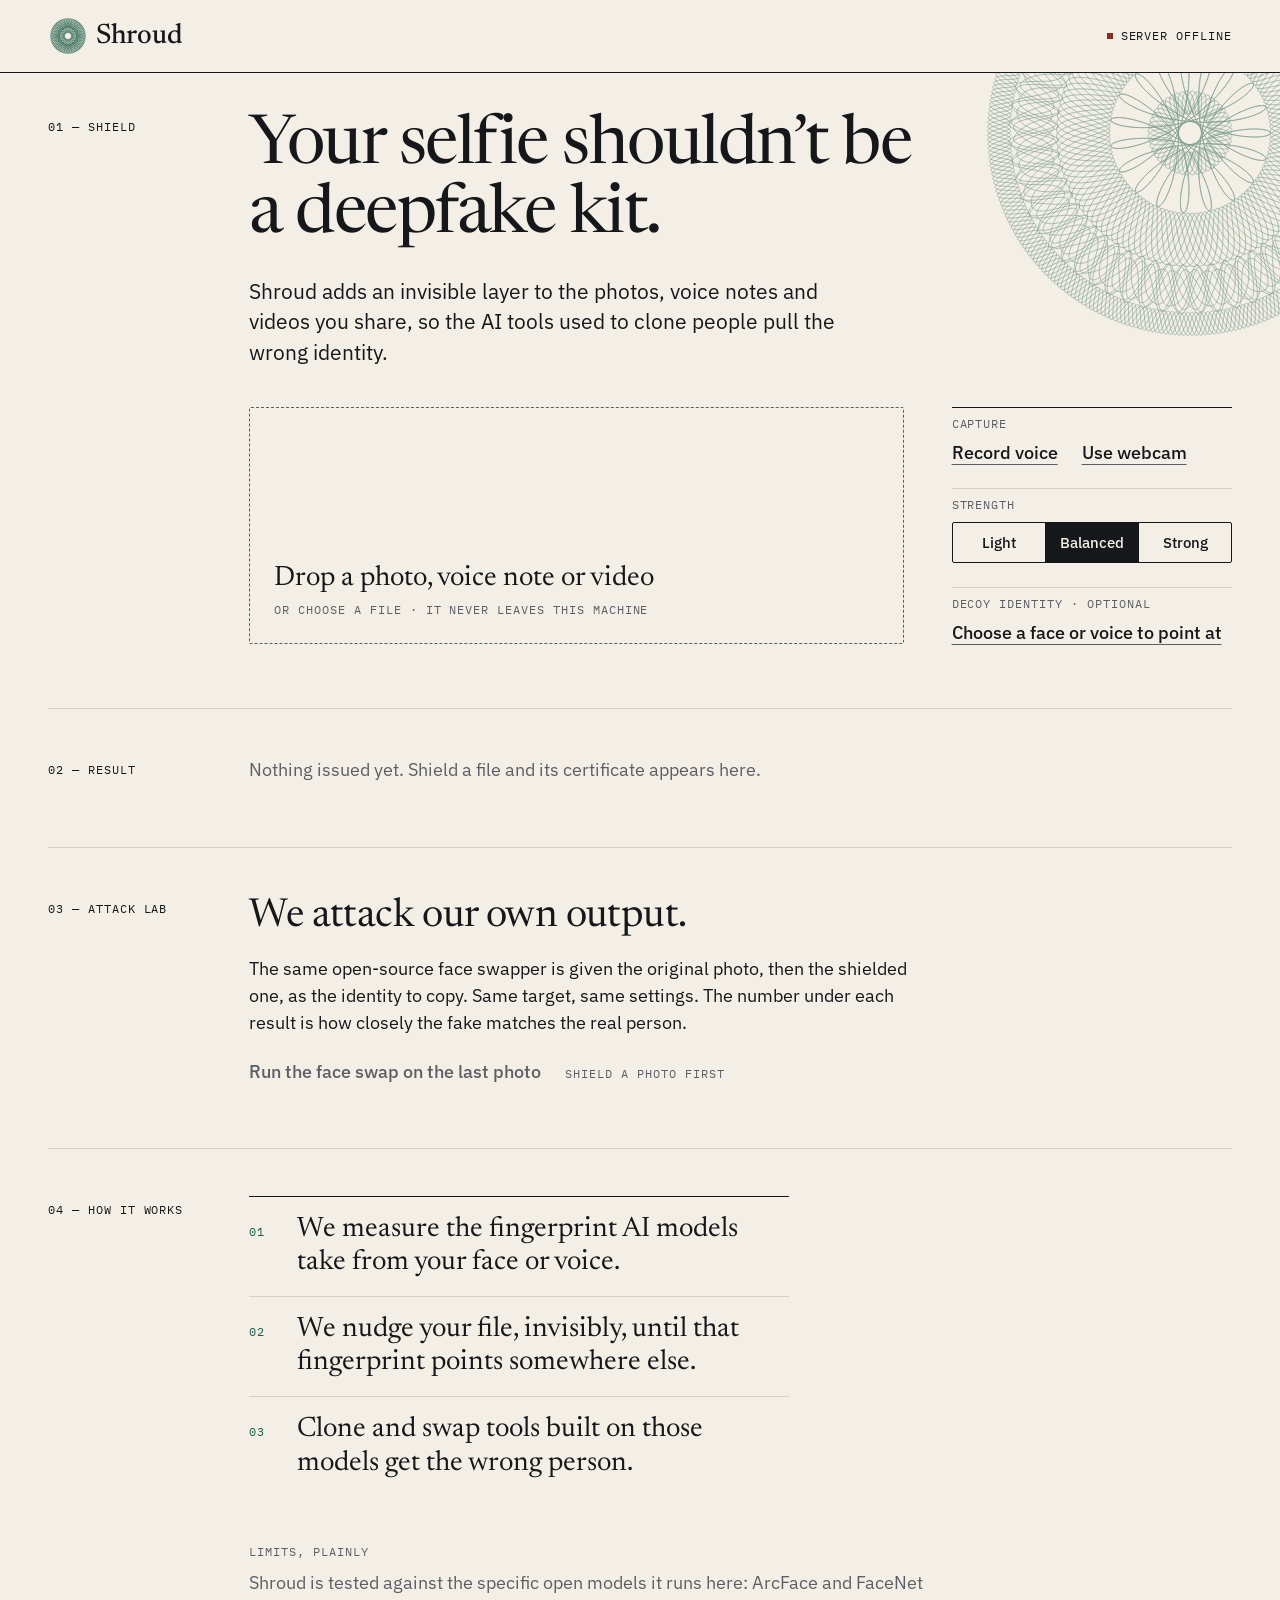
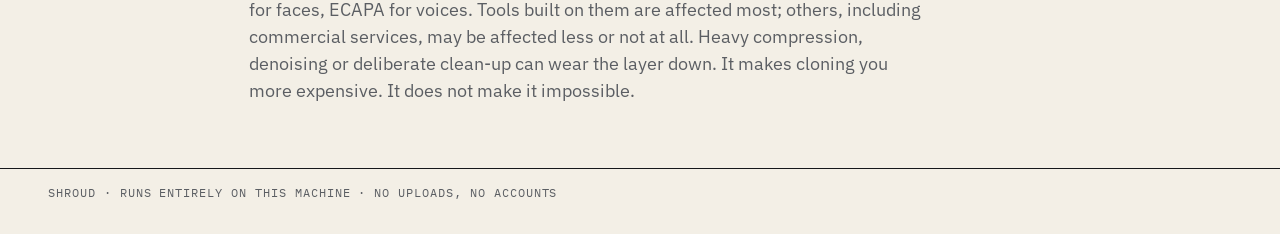
==== frontend/index.html @ ccbb41be "Frontend, mock server, real backend skeleton" ====
<!doctype html>
<html lang="en">
<head>
<meta charset="utf-8">
<meta name="viewport" content="width=device-width, initial-scale=1">
<title>Shroud — protection against deepfakes</title>
<link rel="stylesheet" href="style.css">
</head>
<body>

<div id="mock-banner" class="mock-banner" hidden>Mock data — every number on this page is simulated</div>

<header class="mast wrap">
  <a class="brand" href="#shield" aria-label="Shroud">
    <svg id="mark" class="mark" viewBox="-20 -20 40 40" aria-hidden="true"></svg>
    <span class="wordmark">Shroud</span>
  </a>
  <p id="status" class="label status">Local · connecting</p>
</header>

<main>

<section id="shield" class="sec sec-hero wrap">
  <svg id="hero-rosette" class="hero-rosette" viewBox="-110 -110 220 220" aria-hidden="true"></svg>
  <p class="label sec-no">01 — Shield</p>
  <div class="sec-body">
    <h1>Your selfie shouldn&rsquo;t be a&nbsp;deepfake&nbsp;kit.</h1>
    <p class="lede">Shroud adds an invisible layer to the photos, voice notes and videos you share, so the AI tools used to clone people pull the wrong identity.</p>

    <div id="intake" class="intake">
      <label id="drop" class="drop" tabindex="0">
        <input id="file" type="file" accept="image/*,audio/*,video/*" hidden>
        <span class="drop-title">Drop a photo, voice note or video</span>
        <span class="label drop-hint">or choose a file · it never leaves this machine</span>
      </label>

      <div class="controls">
        <div class="field">
          <span class="label">Capture</span>
          <div class="text-actions">
            <button id="btn-record" class="text-btn" type="button">Record voice</button>
            <button id="btn-webcam" class="text-btn" type="button">Use webcam</button>
          </div>
        </div>
        <div class="field">
          <span class="label" id="strength-label">Strength</span>
          <div class="seg" role="radiogroup" aria-labelledby="strength-label">
            <button type="button" role="radio" aria-checked="false" data-strength="light">Light</button>
            <button type="button" role="radio" aria-checked="true" data-strength="balanced">Balanced</button>
            <button type="button" role="radio" aria-checked="false" data-strength="strong">Strong</button>
          </div>
        </div>
        <div class="field">
          <span class="label">Decoy identity · optional</span>
          <div class="text-actions">
            <label class="text-btn"><input id="decoy" type="file" accept="image/*,audio/*" hidden><span id="decoy-name">Choose a face or voice to point at</span></label>
            <button id="decoy-clear" class="text-btn quiet" type="button" hidden>Remove</button>
          </div>
        </div>
      </div>
    </div>

    <div id="webcam" class="webcam" hidden>
      <video id="webcam-video" autoplay playsinline muted></video>
      <div class="text-actions">
        <button id="webcam-snap" class="text-btn" type="button">Take photo</button>
        <button id="webcam-cancel" class="text-btn quiet" type="button">Cancel</button>
      </div>
    </div>

    <div id="stage" class="stage" hidden>
      <div class="stage-media">
        <div id="stage-preview" class="stage-preview"></div>
        <svg id="stage-guilloche" class="stage-guilloche" viewBox="-100 -100 200 200" preserveAspectRatio="xMidYMid meet" aria-hidden="true"></svg>
      </div>
      <div class="readout" aria-live="polite">
        <span class="label" id="ro-phase">Preparing</span>
        <p class="ro-num"><span id="ro-sim">—</span></p>
        <span class="label">Identity match, live</span>
        <dl class="ro-lines">
          <div><dt>Match</dt><dd id="ro-trail">—</dd></div>
          <div><dt>Step</dt><dd id="ro-step">—</dd></div>
          <div><dt>Threshold</dt><dd id="ro-thr">—</dd></div>
          <div><dt>Elapsed</dt><dd id="ro-elapsed">0.0 s</dd></div>
        </dl>
      </div>
    </div>

    <div id="error" class="error" hidden>
      <p id="error-text"></p>
      <button id="error-retry" class="text-btn" type="button">Try another file</button>
    </div>
  </div>
</section>

<section id="result" class="sec wrap">
  <p class="label sec-no">02 — Result</p>
  <div class="sec-body">
    <p id="result-empty" class="empty">Nothing issued yet. Shield a file and its certificate appears here.</p>

    <article id="cert" class="cert" hidden>
      <svg id="cert-border" class="cert-border" aria-hidden="true"></svg>
      <div class="cert-inner">
        <header class="cert-head">
          <div>
            <p class="label">Shroud · issued locally</p>
            <h2>Certificate of protection</h2>
          </div>
          <dl class="cert-meta">
            <div><dt>Serial</dt><dd id="c-serial">No. 000000</dd></div>
            <div><dt>Issued</dt><dd id="c-date">—</dd></div>
            <div><dt>Subject</dt><dd id="c-kind">—</dd></div>
            <div><dt>Strength</dt><dd id="c-strength">—</dd></div>
          </dl>
        </header>

        <div class="cert-grid">
          <div class="cert-media">
            <div id="compare" class="compare" hidden>
              <div id="compare-after" class="compare-layer"></div>
              <div id="compare-before" class="compare-layer compare-top"></div>
              <canvas id="shield-canvas" class="shield-canvas" hidden></canvas>
              <div id="compare-handle" class="compare-handle" role="slider" tabindex="0" aria-label="Before and after" aria-valuemin="0" aria-valuemax="100" aria-valuenow="50"><span></span></div>
              <span class="label tag tag-l">Original</span>
              <span class="label tag tag-r">Shielded</span>
            </div>
            <div id="media-actions" class="text-actions media-actions" hidden>
              <button id="btn-shield-view" class="text-btn" type="button" aria-pressed="false">Show the shield</button>
              <button id="btn-video-play" class="text-btn" type="button" hidden>Pause</button>
              <span class="label" id="shield-note" hidden>Difference × 20, printed in green</span>
            </div>

            <div id="waves" class="waves" hidden>
              <div class="wave-row">
                <div class="wave-head"><span class="label">Original</span><button class="text-btn" type="button" data-play="orig">Play</button></div>
                <canvas id="wave-orig" class="wave"></canvas>
              </div>
              <div class="wave-row">
                <div class="wave-head"><span class="label">Shielded</span><button class="text-btn" type="button" data-play="prot">Play</button></div>
                <canvas id="wave-prot" class="wave"></canvas>
              </div>
              <audio id="audio-orig" preload="auto"></audio>
              <audio id="audio-prot" preload="auto"></audio>
            </div>

            <figure id="spark" class="spark" hidden>
              <figcaption class="label">Identity match per frame · measured on the encoded file</figcaption>
              <svg id="spark-svg" viewBox="0 0 600 96" preserveAspectRatio="none"></svg>
              <div class="spark-axis label"><span>Frame 1</span><span id="spark-thr">Threshold</span><span id="spark-last">—</span></div>
            </figure>
          </div>

          <div class="cert-fields">
            <div class="match">
              <div class="match-cell">
                <span class="label">Match before</span>
                <span id="c-before" class="numeral">—</span>
              </div>
              <div class="match-cell">
                <span class="label">Match after</span>
                <span id="c-after" class="numeral numeral-after">—</span>
              </div>
            </div>

            <div class="scale" aria-hidden="true">
              <div class="scale-zones label"><span id="scale-else">someone else</span><span id="scale-same">same person</span></div>
              <div class="scale-bar">
                <i id="scale-thr" class="scale-thr"></i>
                <i id="scale-before" class="scale-mark scale-mark-before"></i>
                <i id="scale-after" class="scale-mark scale-mark-after"></i>
              </div>
              <div class="scale-ends label"><span>0</span><span>1</span></div>
            </div>

            <p id="verdict" class="verdict"></p>

            <dl id="c-fields" class="fields"></dl>

            <div class="cert-actions">
              <a id="download" class="btn" download>Download shielded file</a>
              <button id="again" class="text-btn" type="button">Shield another</button>
              <div id="stamp" class="stamp" aria-hidden="true"><span>Shielded</span></div>
            </div>
            <ul id="c-warnings" class="warnings label"></ul>
          </div>
        </div>
      </div>
    </article>
  </div>
</section>

<section id="lab" class="sec wrap">
  <p class="label sec-no">03 — Attack lab</p>
  <div class="sec-body">
    <h2>We attack our own output.</h2>
    <p class="body-copy">The same open-source face swapper is given the original photo, then the shielded one, as the identity to copy. Same target, same settings. The number under each result is how closely the fake matches the real person.</p>
    <div class="text-actions lab-actions">
      <button id="lab-run" class="text-btn" type="button" disabled>Run the face swap on the last photo</button>
      <span id="lab-note" class="label">Shield a photo first</span>
    </div>
    <div id="lab-out" class="lab-out" hidden>
      <figure><div class="lab-img"><img id="lab-target" alt="Target face"></div><figcaption class="label">Target<br><b>the face being replaced</b></figcaption></figure>
      <figure><div class="lab-img"><img id="lab-a" alt="Deepfake made from the original photo"></div><figcaption class="label">Deepfake from original<br><b id="lab-a-sim">—</b></figcaption></figure>
      <figure><div class="lab-img"><img id="lab-b" alt="Deepfake made from the shielded photo"></div><figcaption class="label">Deepfake from shielded<br><b id="lab-b-sim">—</b></figcaption></figure>
    </div>
  </div>
</section>

<section id="how" class="sec wrap">
  <p class="label sec-no">04 — How it works</p>
  <div class="sec-body">
    <ol class="how">
      <li><span class="label">01</span><p>We measure the fingerprint AI models take from your face or voice.</p></li>
      <li><span class="label">02</span><p>We nudge your file, invisibly, until that fingerprint points somewhere else.</p></li>
      <li><span class="label">03</span><p>Clone and swap tools built on those models get the wrong person.</p></li>
    </ol>
    <div class="limits">
      <span class="label">Limits, plainly</span>
      <p>Shroud is tested against the specific open models it runs here: ArcFace and FaceNet for faces, ECAPA for voices. Tools built on them are affected most; others, including commercial services, may be affected less or not at all. Heavy compression, denoising or deliberate clean-up can wear the layer down. It makes cloning you more expensive. It does not make it impossible.</p>
    </div>
  </div>
</section>

</main>

<footer class="foot wrap">
  <span class="label">Shroud · runs entirely on this machine · no uploads, no accounts</span>
  <span class="label" id="foot-models"></span>
</footer>

<script src="guilloche.js"></script>
<script src="app.js"></script>
</body>
</html>
---- frontend/style.css ----
/* Shroud — "security printing": paper, ink, hairlines, one green. Hand-written, no framework. */

@font-face { font-family: "Newsreader"; src: url("fonts/newsreader-normal-300-700.woff2") format("woff2"); font-weight: 300 700; font-style: normal; font-display: swap; }
@font-face { font-family: "Newsreader"; src: url("fonts/newsreader-italic-300-700.woff2") format("woff2"); font-weight: 300 700; font-style: italic; font-display: swap; }
@font-face { font-family: "Plex Sans"; src: url("fonts/plex-sans-normal-400.woff2") format("woff2"); font-weight: 400; font-display: swap; }
@font-face { font-family: "Plex Sans"; src: url("fonts/plex-sans-normal-500.woff2") format("woff2"); font-weight: 500; font-display: swap; }
@font-face { font-family: "Plex Sans"; src: url("fonts/plex-sans-normal-600.woff2") format("woff2"); font-weight: 600; font-display: swap; }
@font-face { font-family: "Plex Mono"; src: url("fonts/plex-mono-normal-400.woff2") format("woff2"); font-weight: 400; font-display: swap; }
@font-face { font-family: "Plex Mono"; src: url("fonts/plex-mono-normal-500.woff2") format("woff2"); font-weight: 500; font-display: swap; }

:root {
  /* palette — these six and nothing else */
  --paper: #F3EFE6;
  --ink: #15171A;
  --graphite: #5B5E63;
  --rule: #D8D2C4;
  --green: #1E5C47;
  --oxblood: #8A2B22;

  --serif: "Newsreader", "Iowan Old Style", Georgia, serif;
  --sans: "Plex Sans", "Helvetica Neue", Arial, sans-serif;
  --mono: "Plex Mono", ui-monospace, Menlo, monospace;

  /* type scale */
  --t-label: 12px;
  --t-small: 15px;
  --t-body: 18px;
  --t-lede: 21px;
  --t-h3: 28px;
  --t-h2: 40px;
  --t-h1: 68px;
  --t-num: 88px;

  /* 8px spacing scale */
  --s1: 8px; --s2: 16px; --s3: 24px; --s4: 32px; --s5: 40px; --s6: 48px; --s8: 64px; --s12: 96px;

  --ease: cubic-bezier(.2, .7, .2, 1);
}

* { box-sizing: border-box; }
html { scroll-behavior: smooth; -webkit-text-size-adjust: 100%; }
body {
  margin: 0; background: var(--paper); color: var(--ink);
  font: 400 var(--t-body)/1.5 var(--sans);
  -webkit-font-smoothing: antialiased; text-rendering: optimizeLegibility;
}
h1, h2, p, dl, dd, ol, ul, figure { margin: 0; padding: 0; }
ol, ul { list-style: none; }
img, video, canvas, svg { display: block; }
button { font: inherit; color: inherit; background: none; border: 0; padding: 0; cursor: pointer; }
[hidden] { display: none !important; }
:focus-visible { outline: 1px solid var(--green); outline-offset: 3px; }
::selection { background: var(--green); color: var(--paper); }

.label, dt {
  font: 400 var(--t-label)/1.4 var(--mono); letter-spacing: .08em; text-transform: uppercase;
  color: var(--graphite); font-variant-numeric: tabular-nums;
}
dd, .mono { font: 400 var(--t-small)/1.4 var(--mono); font-variant-numeric: tabular-nums; }

.wrap { max-width: 1360px; margin: 0 auto; padding-left: var(--s6); padding-right: var(--s6); }

/* ——— mock banner ——— */
.mock-banner {
  background: var(--ink); color: var(--paper); text-align: left;
  font: 500 var(--t-label)/1 var(--mono); letter-spacing: .08em; text-transform: uppercase;
  padding: var(--s1) var(--s6); position: sticky; top: 0; z-index: 10;
}

/* ——— masthead ——— */
.mast { display: flex; justify-content: space-between; align-items: center; padding-top: var(--s2); padding-bottom: var(--s2); border-bottom: 1px solid var(--ink); }
.brand { display: flex; align-items: center; gap: var(--s1); color: inherit; text-decoration: none; }
.mark { width: 40px; height: 40px; }
.wordmark { font: 500 var(--t-h3)/1 var(--serif); letter-spacing: -.01em; }
.status { color: var(--ink); }
.status::before { content: ""; display: inline-block; width: 6px; height: 6px; background: var(--green); margin-right: var(--s1); vertical-align: 1px; }
.status.down::before { background: var(--oxblood); }

/* guilloché strokes */
.g { fill: none; stroke: var(--green); stroke-width: .6px; vector-effect: non-scaling-stroke; }

/* ——— sections: mono number in a left rail, content to its right ——— */
.sec { display: grid; grid-template-columns: repeat(12, minmax(0, 1fr)); column-gap: var(--s3); padding-top: var(--s6); padding-bottom: var(--s8); position: relative; }
.sec + .sec::before { content: ""; position: absolute; left: var(--s6); right: var(--s6); top: 0; border-top: 1px solid var(--rule); }
.sec-no { grid-column: 1 / span 2; padding-top: 6px; color: var(--ink); }
.sec-body { grid-column: 3 / -1; min-width: 0; }

h1 { font: 400 var(--t-h1)/1.02 var(--serif); letter-spacing: -.022em; max-width: 13em; }
h2 { font: 400 var(--t-h2)/1.1 var(--serif); letter-spacing: -.015em; }
.lede { font-size: var(--t-lede); line-height: 1.45; max-width: 30em; margin-top: var(--s3); color: var(--ink); }
.body-copy { max-width: 38em; margin-top: var(--s2); }
.empty { color: var(--graphite); }

/* ——— hero ——— */
.sec-hero { padding-top: var(--s5); overflow: hidden; }
.hero-rosette { position: absolute; width: 420px; height: 420px; right: -120px; top: -150px; opacity: .55; pointer-events: none; }
.sec-hero .sec-body { position: relative; }

.intake { display: grid; grid-template-columns: 7fr 3fr; column-gap: var(--s6); margin-top: var(--s5); align-items: stretch; }
.drop {
  display: flex; flex-direction: column; justify-content: flex-end; gap: var(--s1);
  min-height: 208px; padding: var(--s3); cursor: pointer;
  border: 1px dashed var(--graphite); border-radius: 2px;
  background: var(--paper);
  transition: border-color 200ms var(--ease), background-color 200ms var(--ease);
}
.drop-title { font: 400 var(--t-h3)/1.15 var(--serif); }
.drop:hover, .drop.over, .drop:focus-visible { border-color: var(--green); border-style: solid; }
.drop.over .drop-title { color: var(--green); }

.controls { display: flex; flex-direction: column; justify-content: space-between; gap: var(--s3); }
.field { display: flex; flex-direction: column; gap: var(--s1); border-top: 1px solid var(--rule); padding-top: var(--s1); }
.field:first-child { border-top-color: var(--ink); }
.text-actions { display: flex; flex-wrap: wrap; gap: var(--s1) var(--s3); align-items: baseline; }
.text-btn {
  font: 500 var(--t-body)/1.3 var(--sans); color: var(--ink); cursor: pointer; text-align: left;
  text-decoration: underline; text-decoration-thickness: 1px; text-underline-offset: 5px; text-decoration-color: var(--graphite);
  transition: color 150ms var(--ease), text-decoration-color 150ms var(--ease);
}
.text-btn:hover { color: var(--green); text-decoration-color: var(--green); }
.text-btn.quiet { color: var(--graphite); font-weight: 400; }
.text-btn[disabled] { color: var(--graphite); text-decoration: none; cursor: default; }
.text-btn.live { color: var(--green); text-decoration-color: var(--green); }
.text-btn[aria-pressed="true"] { color: var(--green); text-decoration-color: var(--green); }

.seg { display: grid; grid-template-columns: repeat(3, 1fr); border: 1px solid var(--ink); border-radius: 2px; }
.seg button { font: 500 var(--t-small)/1 var(--sans); padding: 12px var(--s1); transition: background-color 150ms var(--ease), color 150ms var(--ease); }
.seg button + button { border-left: 1px solid var(--ink); }
.seg button[aria-checked="true"] { background: var(--ink); color: var(--paper); }
.seg button:not([aria-checked="true"]):hover { color: var(--green); }

.webcam { margin-top: var(--s4); display: grid; gap: var(--s2); max-width: 560px; }
.webcam video { width: 100%; border: 1px solid var(--ink); transform: scaleX(-1); }

/* ——— shielding in progress ——— */
.stage { display: grid; grid-template-columns: 7fr 3fr; column-gap: var(--s6); margin-top: var(--s5); align-items: stretch; }
.stage-media { position: relative; height: 384px; border: 1px solid var(--ink); overflow: hidden; background: var(--paper); }
.stage-preview { position: absolute; inset: 0; opacity: .5; filter: grayscale(1) contrast(1.05); }
.stage-preview img, .stage-preview video, .stage-preview canvas { width: 100%; height: 100%; object-fit: contain; }
.stage-guilloche { position: absolute; inset: 0; width: 100%; height: 100%; }
.stage-guilloche .g { stroke-width: .75px; stroke-dasharray: 1; stroke-dashoffset: 1; transition: stroke-dashoffset 320ms linear; }

.readout { display: flex; flex-direction: column; border-top: 1px solid var(--ink); padding-top: var(--s1); }
.ro-num { font: 400 var(--t-num)/1 var(--serif); letter-spacing: -.03em; font-variant-numeric: tabular-nums lining-nums; margin-top: var(--s3); color: var(--ink); transition: color 300ms var(--ease); }
.ro-num.below { color: var(--green); }
.ro-lines { margin-top: auto; }
.ro-lines div, .fields div, .cert-meta div { display: flex; justify-content: space-between; gap: var(--s2); padding: var(--s1) 0; border-top: 1px solid var(--rule); align-items: baseline; }
.ro-lines dd { text-align: right; }

.error { margin-top: var(--s5); border-top: 1px solid var(--oxblood); padding-top: var(--s2); display: grid; gap: var(--s2); max-width: 34em; }
.error p { color: var(--oxblood); font-size: var(--t-lede); }

/* ——— certificate ——— */
.cert { position: relative; padding: 22px; margin-top: var(--s1); }
.cert-border { position: absolute; inset: 0; width: 100%; height: 100%; pointer-events: none; }
.cert-inner { position: relative; border: 1px solid var(--ink); padding: var(--s4); background: var(--paper); }
.cert-head { display: grid; grid-template-columns: 7fr 5fr; column-gap: var(--s6); align-items: end; padding-bottom: var(--s3); border-bottom: 1px solid var(--ink); }
.cert-head h2 { margin-top: var(--s1); }
.cert-meta { display: grid; grid-template-columns: 1fr 1fr; column-gap: var(--s3); }
.cert-meta div { flex-direction: column; gap: 2px; border-top: 0; padding: 4px 0; }

.cert-grid { display: grid; grid-template-columns: 7fr 5fr; column-gap: var(--s6); padding-top: var(--s4); }
.cert-media { min-width: 0; }

.compare { position: relative; overflow: hidden; border: 1px solid var(--ink); user-select: none; touch-action: pan-y; cursor: ew-resize; line-height: 0; --split: 50%; }
.compare-layer img, .compare-layer video { width: 100%; height: auto; max-height: 560px; object-fit: contain; background: var(--paper); }
.compare-top { position: absolute; inset: 0; clip-path: inset(0 calc(100% - var(--split)) 0 0); }
.compare-top img, .compare-top video { height: 100%; }
.shield-canvas { position: absolute; inset: 0; width: 100%; height: 100%; object-fit: contain; background: var(--paper); }
.compare-handle { position: absolute; top: 0; bottom: 0; left: var(--split); width: 33px; margin-left: -16px; display: flex; justify-content: center; }
.compare-handle::before { content: ""; width: 1px; background: var(--ink); }
.compare-handle span { position: absolute; top: 50%; width: 9px; height: 33px; margin-top: -16px; background: var(--paper); border: 1px solid var(--ink); }
.tag { position: absolute; bottom: var(--s1); background: var(--paper); color: var(--ink); padding: 3px 6px; line-height: 1.2; }
.tag-l { left: var(--s1); } .tag-r { right: var(--s1); }
.compare.shield-on .compare-top, .compare.shield-on .compare-handle, .compare.shield-on .tag { visibility: hidden; }
.media-actions { margin-top: var(--s2); }

.waves { display: grid; gap: var(--s3); }
.wave-head { display: flex; justify-content: space-between; align-items: baseline; border-top: 1px solid var(--ink); padding-top: var(--s1); }
.wave { width: 100%; height: 128px; margin-top: var(--s1); }

.spark { margin-top: var(--s3); border-top: 1px solid var(--rule); padding-top: var(--s1); }
.spark svg { width: 100%; height: 96px; margin-top: var(--s1); overflow: visible; }
.spark-axis { display: flex; justify-content: space-between; margin-top: 4px; }

.cert-fields { min-width: 0; display: flex; flex-direction: column; }
.match { position: relative; display: grid; grid-template-columns: 1fr 1fr; column-gap: var(--s3); }
.match-cell { display: flex; flex-direction: column; gap: var(--s1); border-top: 1px solid var(--ink); padding-top: var(--s1); }
.numeral { font: 400 var(--t-num)/.95 var(--serif); letter-spacing: -.03em; font-variant-numeric: tabular-nums lining-nums; }
.numeral-after { color: var(--green); }
.numeral-after.fail { color: var(--oxblood); }

.stamp {
  margin-left: auto; transform: rotate(-9deg); opacity: 0;
  border: 2px solid var(--green); border-radius: 3px; padding: 3px; color: var(--green); pointer-events: none;
  mix-blend-mode: multiply;
}
.stamp span { display: block; border: 1px solid var(--green); border-radius: 1px; padding: 5px 12px 4px; font: 600 22px/1 var(--sans); letter-spacing: .2em; text-indent: .2em; text-transform: uppercase; }
.stamp.on { animation: stamp 260ms var(--ease) 350ms forwards; }
@keyframes stamp { from { opacity: 0; transform: rotate(-9deg) scale(1.7); } to { opacity: .88; transform: rotate(-9deg) scale(1); } }

.scale { margin-top: var(--s4); }
.scale-zones { display: flex; justify-content: space-between; }
.scale-bar { position: relative; height: 25px; border-bottom: 1px solid var(--ink); margin-top: 4px; }
.scale-tick { position: absolute; bottom: 0; height: 5px; border-left: 1px solid var(--graphite); }
.scale-thr { position: absolute; bottom: 0; top: 0; border-left: 1px dashed var(--ink); }
.scale-mark { position: absolute; bottom: 5px; width: 11px; height: 11px; margin-left: -5px; transform: rotate(45deg); transition: left 600ms var(--ease); }
.scale-mark-before { border: 1px solid var(--ink); background: var(--paper); }
.scale-mark-after { background: var(--green); }
.scale-mark-after.fail { background: var(--oxblood); }
.scale-ends { display: flex; justify-content: space-between; margin-top: 4px; }

.verdict { font: 400 var(--t-h3)/1.2 var(--serif); margin-top: var(--s3); max-width: 16em; }
.verdict.fail { color: var(--oxblood); }

.fields { margin-top: var(--s3); border-bottom: 1px solid var(--rule); }
.fields dd { text-align: right; }

.cert-actions { display: flex; flex-wrap: wrap; align-items: center; margin-top: auto; padding-top: var(--s4); gap: var(--s2) var(--s3); }
.btn {
  display: inline-block; background: var(--green); color: var(--paper); text-decoration: none; cursor: pointer;
  font: 500 var(--t-body)/1 var(--sans); padding: 15px var(--s3) 16px; border: 1px solid var(--green); border-radius: 2px;
  transition: background-color 150ms var(--ease), color 150ms var(--ease);
}
.btn:hover { background: var(--paper); color: var(--green); }
.warnings { margin-top: var(--s2); display: grid; gap: 4px; }
.warnings:empty { display: none; }

/* ——— attack lab ——— */
.lab-actions { margin-top: var(--s3); }
.lab-out { display: grid; grid-template-columns: repeat(3, 1fr); column-gap: var(--s3); margin-top: var(--s4); max-width: 880px; }
.lab-img { border: 1px solid var(--ink); aspect-ratio: 1; background: var(--paper); }
.lab-img img { width: 100%; height: 100%; object-fit: cover; }
.lab-out figcaption { margin-top: var(--s1); border-top: 1px solid var(--rule); padding-top: var(--s1); }
.lab-out b { font-weight: 500; color: var(--ink); }
.lab-out b.ok { color: var(--green); } .lab-out b.bad { color: var(--oxblood); }

/* ——— how it works ——— */
.how { max-width: 30em; }
.how li { display: grid; grid-template-columns: var(--s6) 1fr; align-items: baseline; padding: var(--s2) 0; border-top: 1px solid var(--rule); }
.how li:first-child { border-top-color: var(--ink); }
.how .label { color: var(--green); }
.how p { font: 400 var(--t-h3)/1.2 var(--serif); }
.limits { margin-top: var(--s6); max-width: 38em; display: grid; gap: var(--s1); }
.limits p { color: var(--graphite); }

.foot { display: flex; justify-content: space-between; gap: var(--s3); flex-wrap: wrap; padding-top: var(--s2); padding-bottom: var(--s4); border-top: 1px solid var(--ink); }

/* ——— projector height: keep the drop zone above the fold at 1280×720 ——— */
@media (min-width: 900px) and (max-height: 760px) {
  :root { --t-h1: 60px; }
  .sec-hero { padding-top: var(--s4); }
  .intake, .stage { margin-top: var(--s4); }
}

/* ——— tablet ——— */
@media (max-width: 1020px) {
  :root { --t-h1: 54px; --t-num: 72px; --t-h2: 34px; }
  .wrap { padding-left: var(--s3); padding-right: var(--s3); }
  .sec + .sec::before { left: var(--s3); right: var(--s3); }
  .sec-no { grid-column: 1 / -1; margin-bottom: var(--s3); }
  .sec-body { grid-column: 1 / -1; }
  .cert-grid, .cert-head { grid-template-columns: 1fr; row-gap: var(--s4); }
  .hero-rosette { opacity: .35; }
}

/* ——— phone ——— */
@media (max-width: 640px) {
  :root { --t-h1: 42px; --t-h2: 30px; --t-h3: 23px; --t-num: 64px; --t-lede: 19px; }
  .wrap { padding-left: var(--s2); padding-right: var(--s2); }
  .sec + .sec::before { left: var(--s2); right: var(--s2); }
  .mock-banner { padding: var(--s1) var(--s2); }
  .sec { padding-top: var(--s4); padding-bottom: var(--s6); }
  .mark { width: 32px; height: 32px; }
  .hero-rosette { width: 320px; height: 320px; right: -150px; top: -120px; }
  .intake, .stage { grid-template-columns: 1fr; row-gap: var(--s4); }
  .drop { min-height: 152px; padding: var(--s2); }
  .stage-media { height: 280px; }
  .ro-num { margin-top: var(--s2); }
  .ro-lines { margin-top: var(--s2); }
  .cert { padding: 14px; margin-left: -8px; margin-right: -8px; }
  .cert-inner { padding: var(--s2); }
  .stamp span { font-size: 17px; }
  .lab-out { grid-template-columns: 1fr 1fr; row-gap: var(--s3); }
  .foot { flex-direction: column; gap: var(--s1); }
}

@media (prefers-reduced-motion: reduce) {
  html { scroll-behavior: auto; }
  *, *::before, *::after { transition-duration: 0ms !important; animation-duration: 0ms !important; animation-delay: 0ms !important; }
}
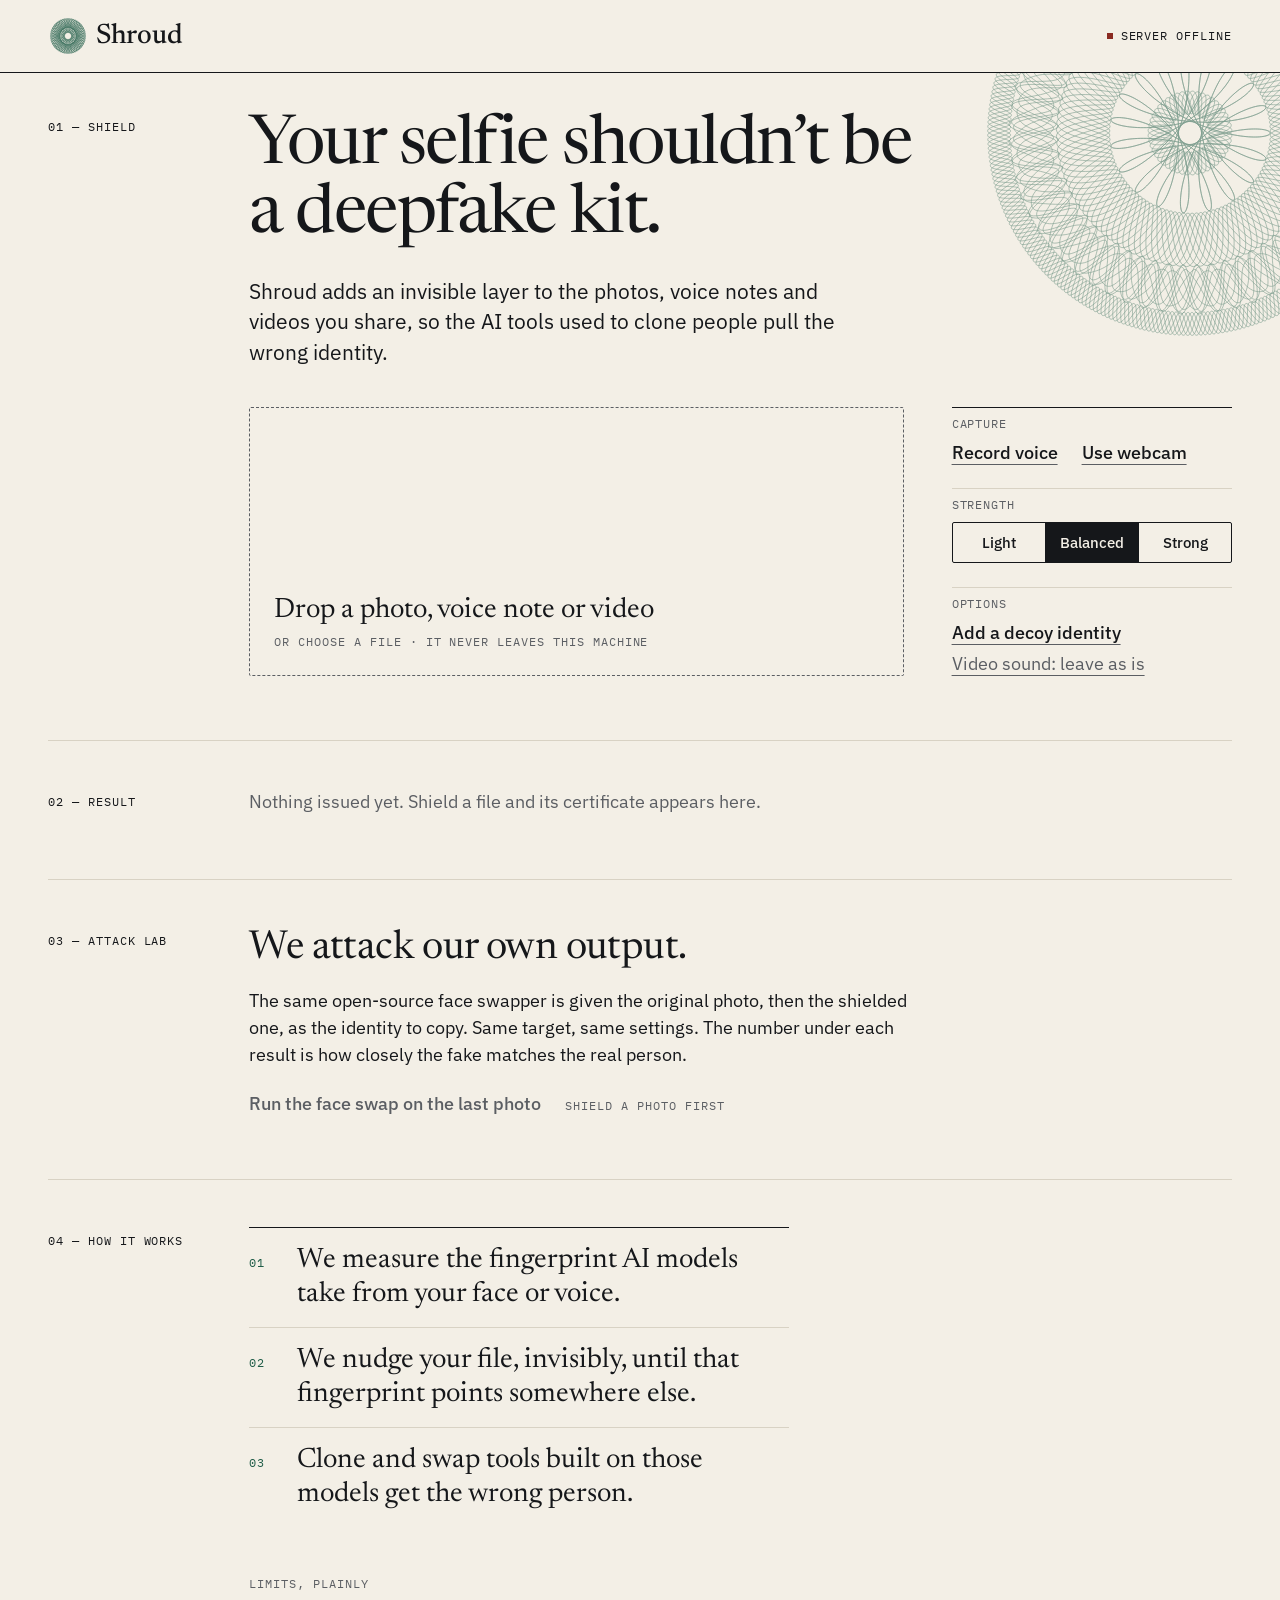
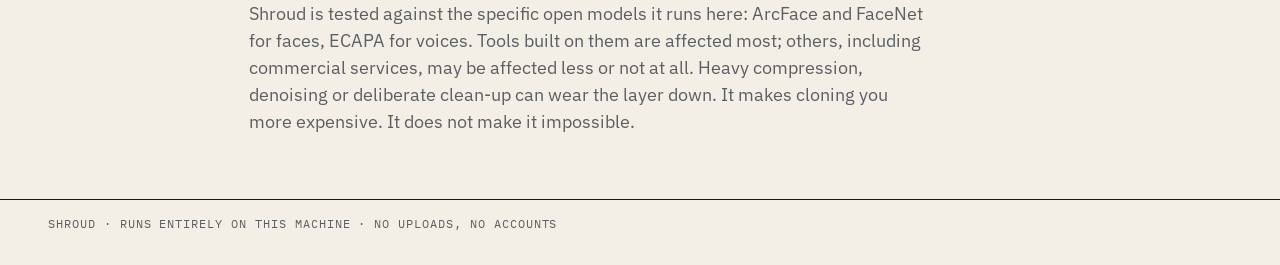
==== commit 92d947ef: "Chrome extension, upload test page, options" ====
--- a/frontend/index.html
+++ b/frontend/index.html
@@ -4,6 +4,7 @@
 <meta charset="utf-8">
 <meta name="viewport" content="width=device-width, initial-scale=1">
 <title>Shroud — protection against deepfakes</title>
+<link rel="icon" href="data:,">
 <link rel="stylesheet" href="style.css">
 </head>
 <body>
@@ -51,10 +52,11 @@
           </div>
         </div>
         <div class="field">
-          <span class="label">Decoy identity · optional</span>
+          <span class="label">Options</span>
           <div class="text-actions">
-            <label class="text-btn"><input id="decoy" type="file" accept="image/*,audio/*" hidden><span id="decoy-name">Choose a face or voice to point at</span></label>
+            <label class="text-btn"><input id="decoy" type="file" accept="image/*,audio/*" hidden><span id="decoy-name">Add a decoy identity</span></label>
             <button id="decoy-clear" class="text-btn quiet" type="button" hidden>Remove</button>
+            <button id="opt-audio" class="text-btn quiet" type="button" aria-pressed="false">Video sound: leave as is</button>
           </div>
         </div>
       </div>
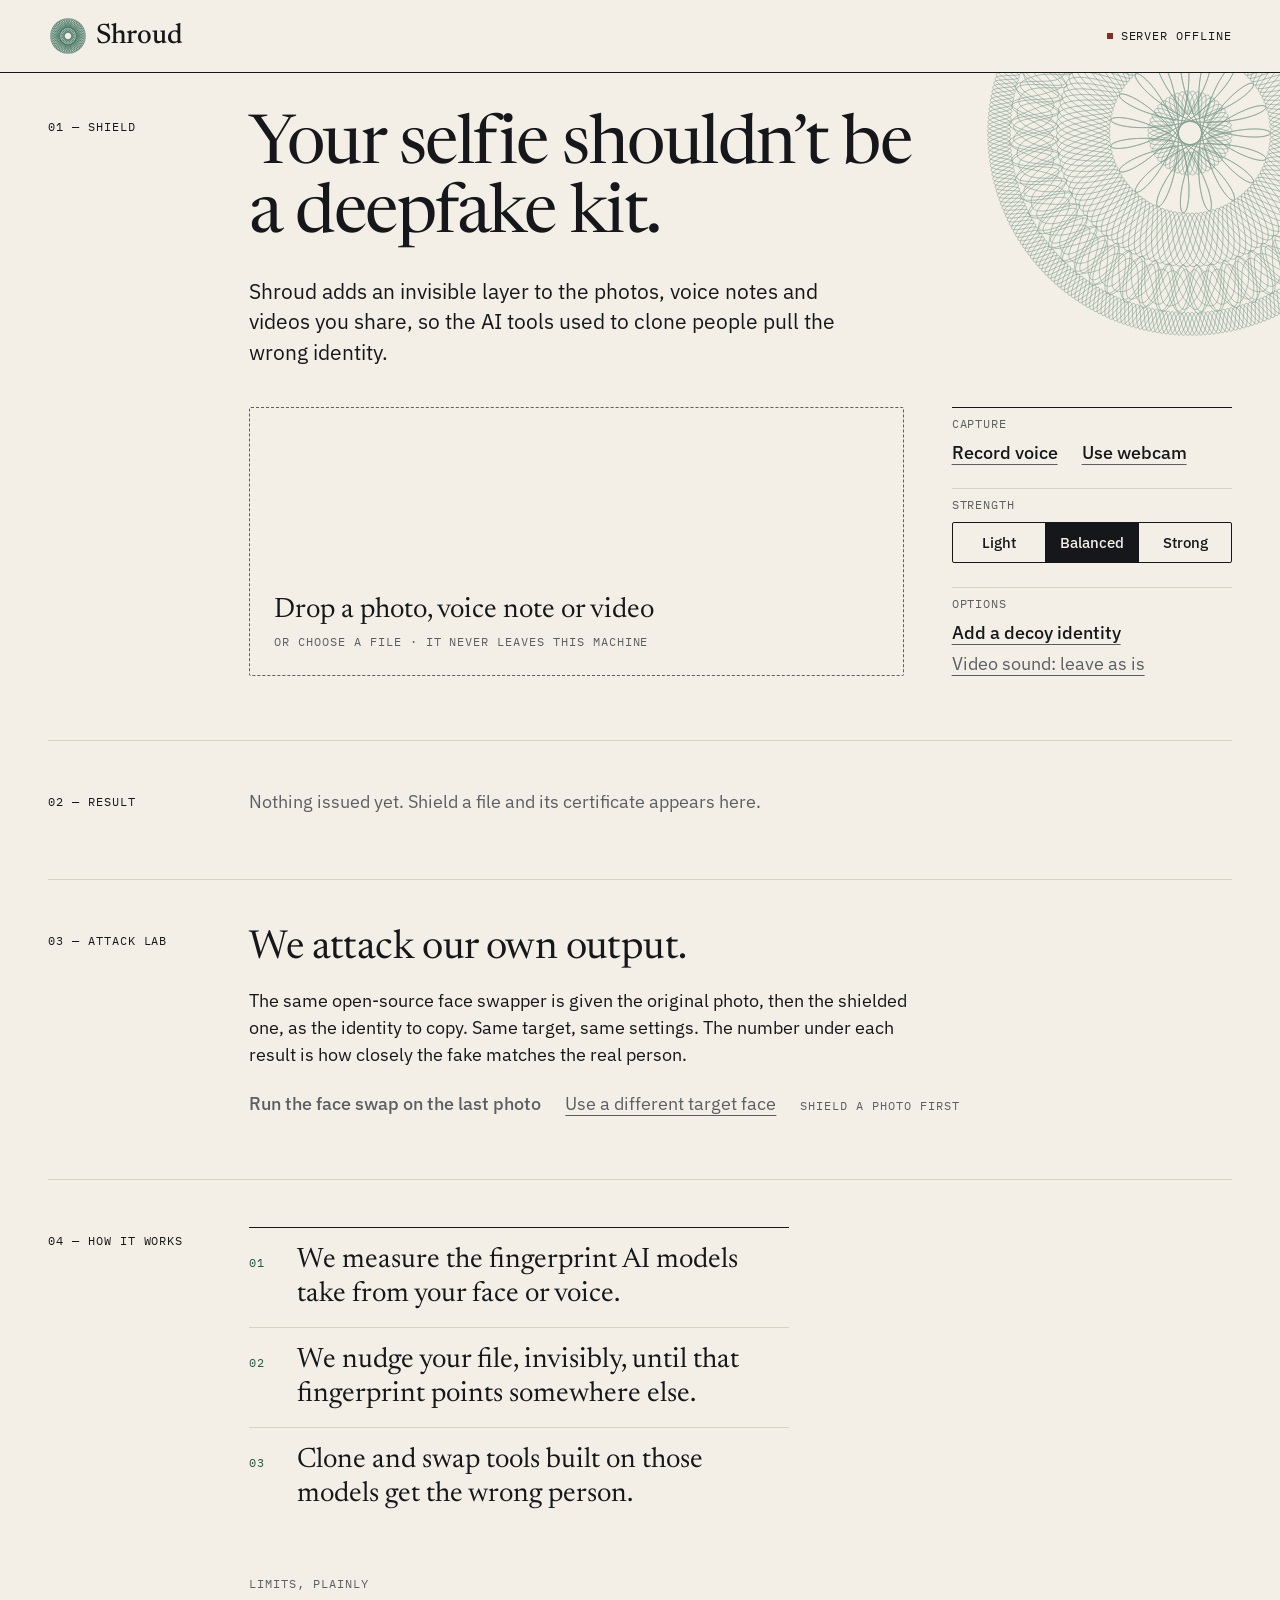
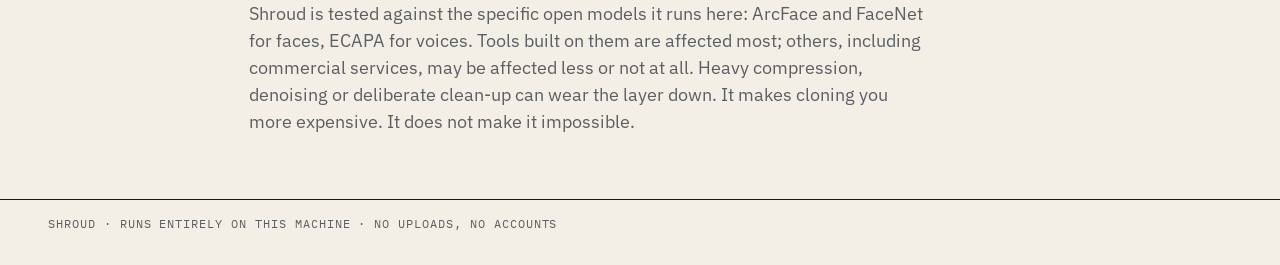
==== commit d75abfbb: "Attack lab: inswapper face swap on original vs shielded identity" ====
--- a/frontend/index.html
+++ b/frontend/index.html
@@ -198,6 +198,7 @@
     <p class="body-copy">The same open-source face swapper is given the original photo, then the shielded one, as the identity to copy. Same target, same settings. The number under each result is how closely the fake matches the real person.</p>
     <div class="text-actions lab-actions">
       <button id="lab-run" class="text-btn" type="button" disabled>Run the face swap on the last photo</button>
+      <label class="text-btn quiet"><input id="lab-target-file" type="file" accept="image/*" hidden><span id="lab-target-name">Use a different target face</span></label>
       <span id="lab-note" class="label">Shield a photo first</span>
     </div>
     <div id="lab-out" class="lab-out" hidden>
